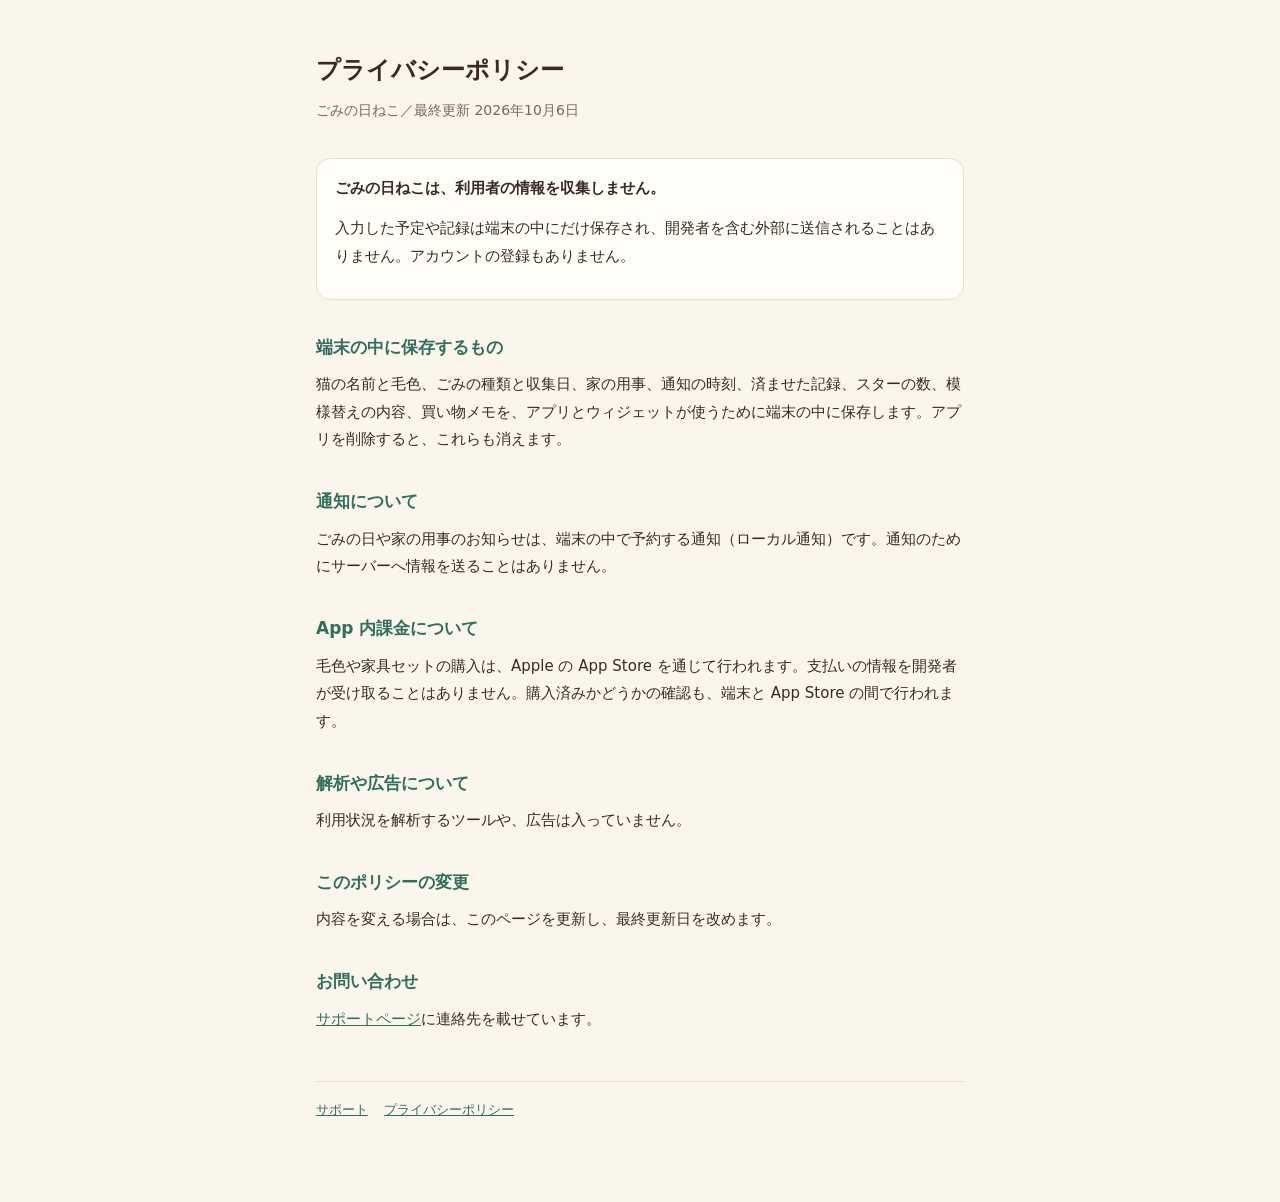
==== privacy.html @ 6ba3cdfe "Add files via upload" ====
<!doctype html>
<html lang="ja">
<head>
<meta charset="utf-8">
<meta name="viewport" content="width=device-width,initial-scale=1">
<title>ごみの日ねこ プライバシーポリシー</title>
<link rel="stylesheet" href="style.css">
</head>
<body>
<div class="wrap">
<header>
  <h1>プライバシーポリシー</h1>
  <p class="tag">ごみの日ねこ／最終更新 2026年10月6日</p>
</header>

<div class="card">
  <p><strong>ごみの日ねこは、利用者の情報を収集しません。</strong></p>
  <p>入力した予定や記録は端末の中にだけ保存され、開発者を含む外部に送信されることはありません。アカウントの登録もありません。</p>
</div>

<h2>端末の中に保存するもの</h2>
<p>猫の名前と毛色、ごみの種類と収集日、家の用事、通知の時刻、済ませた記録、スターの数、模様替えの内容、買い物メモを、アプリとウィジェットが使うために端末の中に保存します。アプリを削除すると、これらも消えます。</p>

<h2>通知について</h2>
<p>ごみの日や家の用事のお知らせは、端末の中で予約する通知（ローカル通知）です。通知のためにサーバーへ情報を送ることはありません。</p>

<h2>App 内課金について</h2>
<p>毛色や家具セットの購入は、Apple の App Store を通じて行われます。支払いの情報を開発者が受け取ることはありません。購入済みかどうかの確認も、端末と App Store の間で行われます。</p>

<h2>解析や広告について</h2>
<p>利用状況を解析するツールや、広告は入っていません。</p>

<h2>このポリシーの変更</h2>
<p>内容を変える場合は、このページを更新し、最終更新日を改めます。</p>

<h2>お問い合わせ</h2>
<p><a href="index.html">サポートページ</a>に連絡先を載せています。</p>

<footer><nav><a href="index.html">サポート</a><a href="privacy.html">プライバシーポリシー</a></nav></footer>
</div>
</body>
</html>
---- style.css ----
:root{--bg:#FBF6EC;--card:#FFFDF8;--line:#E9DFCF;--ink:#3B2A22;--soft:#7A685D;--accent:#2F6F5E;--hl:#E8774A}
@media (prefers-color-scheme: dark){:root{--bg:#1F2433;--card:#2A3045;--line:#3A4160;--ink:#F1EADF;--soft:#B8AFA3;--accent:#5FAF97;--hl:#F08A5D}}
*{box-sizing:border-box}
body{margin:0;background:var(--bg);color:var(--ink);font-family:"Hiragino Maru Gothic ProN","Hiragino Sans","Noto Sans JP",system-ui,sans-serif;font-size:15px;line-height:1.85;-webkit-font-smoothing:antialiased}
.wrap{max-width:680px;margin:0 auto;padding:0 16px 80px}
header{padding:48px 0 20px}
h1{font-size:24px;margin:0 0 6px}
.tag{margin:0;color:var(--soft);font-size:14px}
h2{font-size:17px;margin:32px 0 8px;color:var(--accent)}
p{margin:0 0 12px}
a{color:var(--accent)}
.card{background:var(--card);border:1px solid var(--line);border-radius:14px;padding:16px 18px;margin:14px 0}
.q{font-weight:700;margin-bottom:4px}
nav a{margin-right:16px}
footer{margin-top:48px;padding-top:16px;border-top:1px solid var(--line);color:var(--soft);font-size:13px}
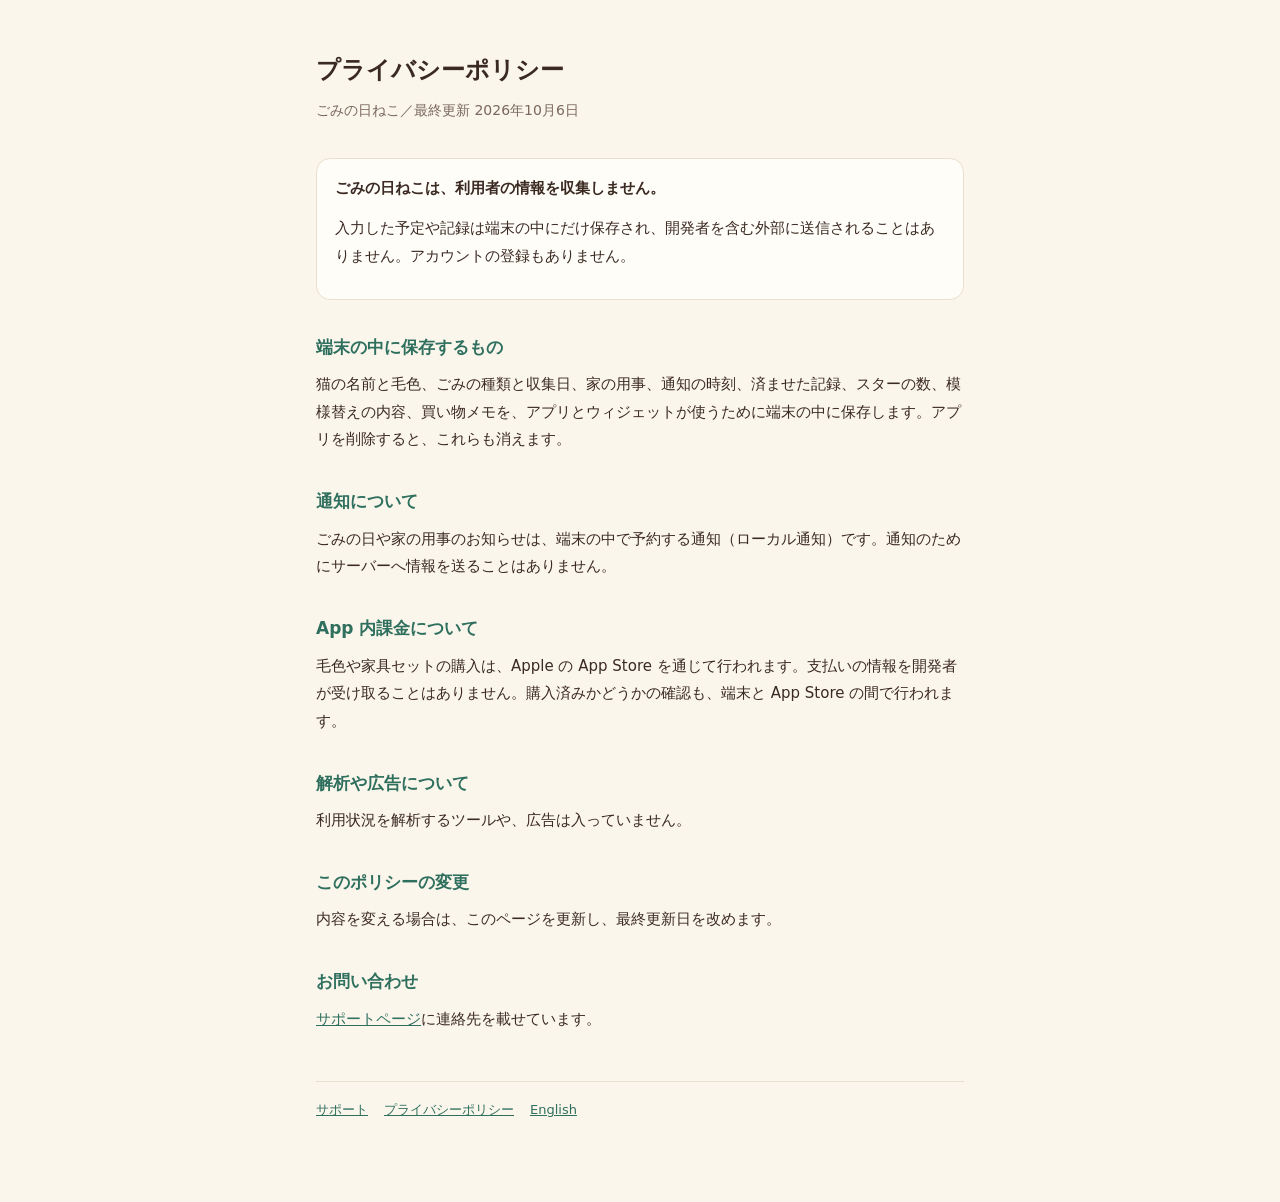
==== commit 64ff6c46: "Add files via upload" ====
--- a/privacy.html
+++ b/privacy.html
@@ -36,7 +36,7 @@
 <h2>お問い合わせ</h2>
 <p><a href="index.html">サポートページ</a>に連絡先を載せています。</p>
 
-<footer><nav><a href="index.html">サポート</a><a href="privacy.html">プライバシーポリシー</a></nav></footer>
+<footer><nav><a href="index.html">サポート</a><a href="privacy.html">プライバシーポリシー</a><a href="privacy-en.html">English</a></nav></footer>
 </div>
 </body>
 </html>
